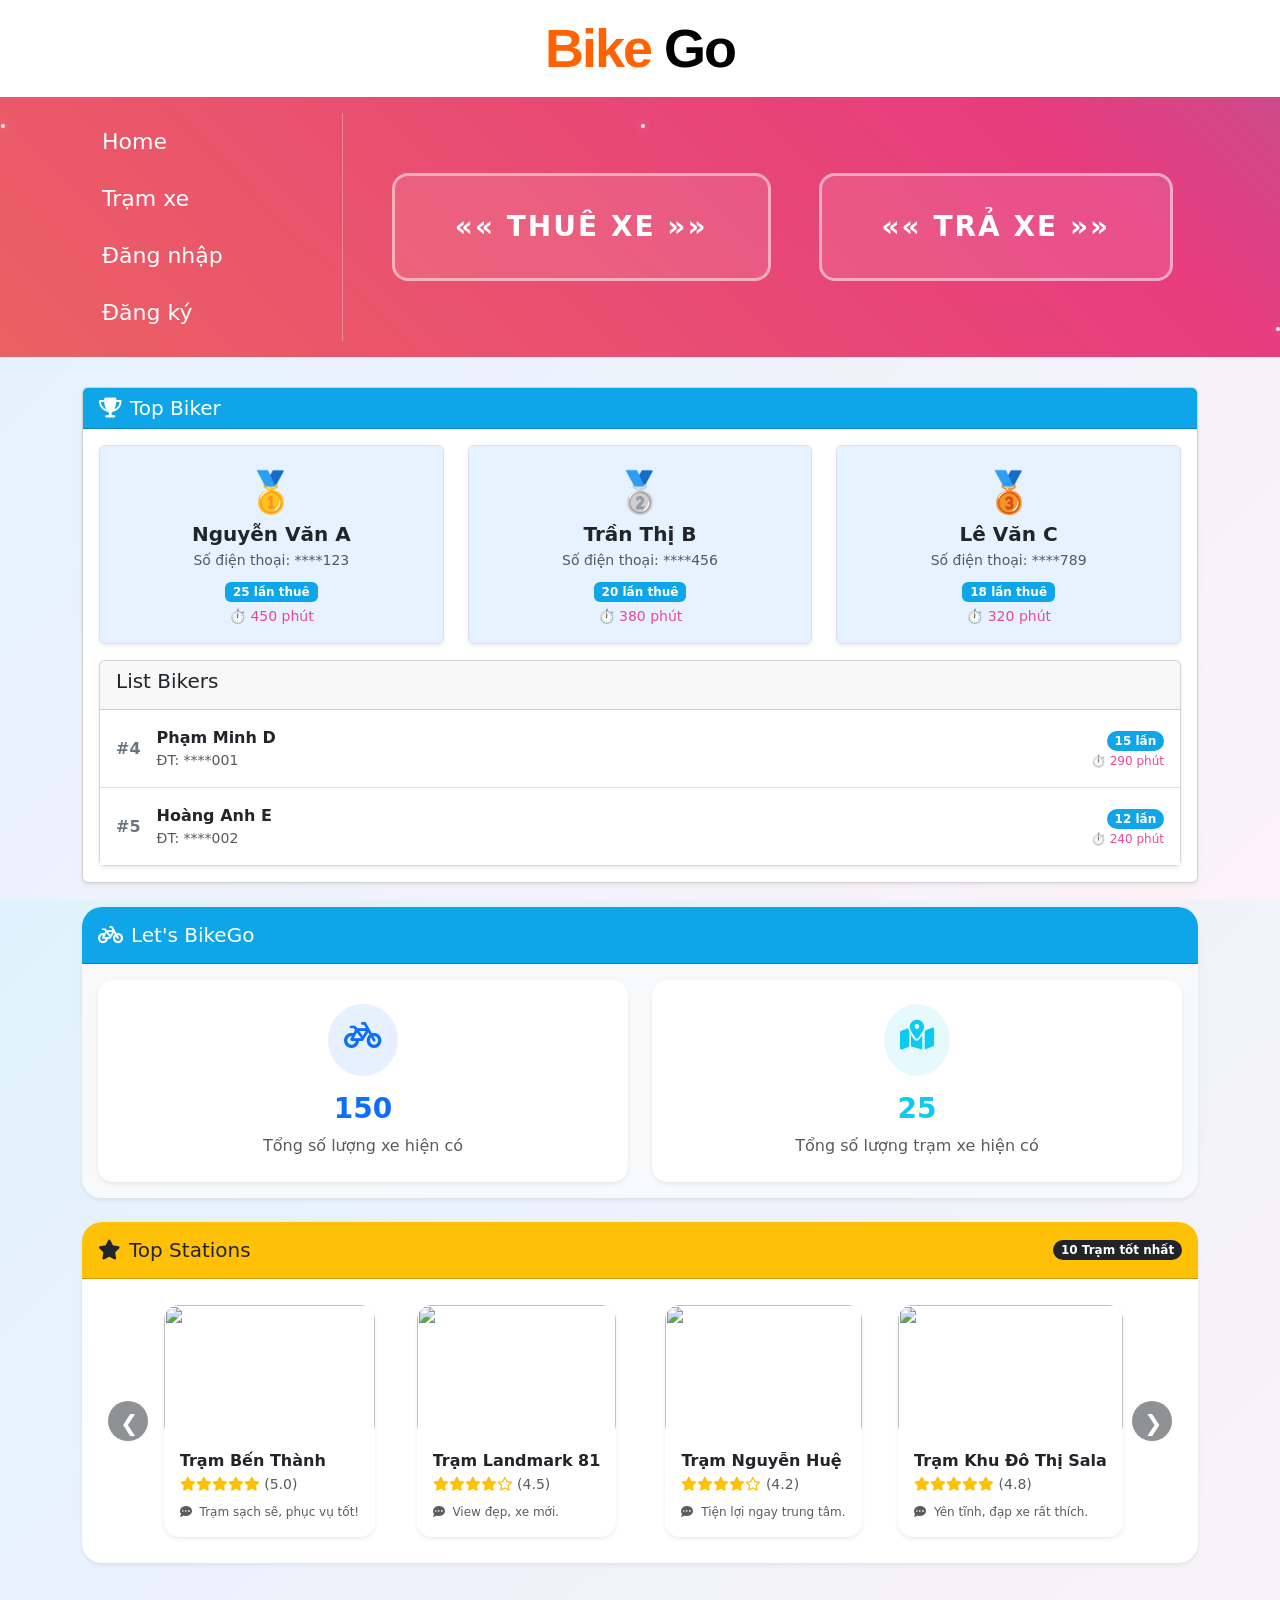
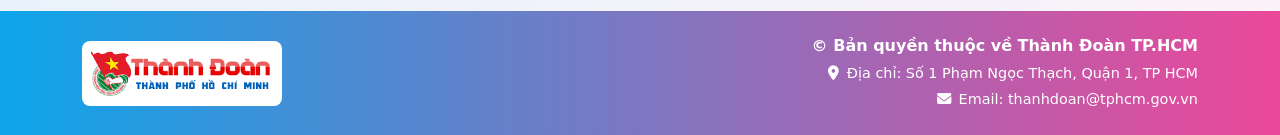
==== index.html @ ccfb526d "Lần đầu đẩy bài lên" ====
<!DOCTYPE html>
<html lang="vi">
<head>
    <meta charset="UTF-8">
    <meta name="viewport" content="width=device-width, initial-scale=1.0">
    <title>Vũ Hoàng Long PTW.B23 - BikeGo</title>

    <!-- Bootstrap -->
    <link href="css/bootstrap.min.css" rel="stylesheet">
    <!-- FontAwesome -->
    <link rel="stylesheet" href="https://cdnjs.cloudflare.com/ajax/libs/font-awesome/6.5.0/css/all.min.css">
    
    <link rel="stylesheet" href="css/style.css">
    <style>
        .top-biker-card {
            transition: transform 0.3s ease, box-shadow 0.3s ease;
            cursor: pointer;
        }
        .top-biker-card:hover {
            transform: translateY(-5px);
            box-shadow: 0 10px 20px rgba(0,0,0,0.15) !important;
            background-color: #f8f9fa;
        }
        .list-group-item-hover:hover {
            background-color: #e9ecef;
            transform: scale(1.02);
            transition: all 0.2s ease;
            cursor: pointer;
        }
    </style>
</head>
<body>
    <!-- ===== HEADER (Logo) ===== -->
    <div class="bg-white text-center py-2">
        <a href="index.html" class="logo-text">
            Bike<span> Go </span>
        </a>
    </div>

    <!-- ===== NAVIGATION & BANNER ===== -->
    <div class="banner-container">
        <!-- Spreading Rings Effect -->
        <div class="spreading-rings">
            <div class="ring-pos pos-tl"><div class="ring"></div><div class="ring"></div></div>
            <div class="ring-pos pos-tc"><div class="ring"></div><div class="ring"></div></div>
            <div class="ring-pos pos-br"><div class="ring"></div><div class="ring"></div></div>
        </div>
        
        <div class="container h-100 position-relative" style="z-index: 2;">
            <div class="row h-100 align-items-center">
                <!-- Left: Navigation Sidebar -->
                <div class="col-md-3 h-100 pt-3 pb-3">
                    <div class="sidebar-wrapper">
                        <ul class="nav flex-column sidebar-nav">
                            <li class="nav-item"><a href="index.html" class="nav-link active">Home</a></li>
                            <li class="nav-item"><a href="station.html" class="nav-link">Trạm xe</a></li>
                            <li class="nav-item"><a href="#" class="nav-link">Đăng nhập</a></li>
                            <li class="nav-item"><a href="#" class="nav-link">Đăng ký</a></li>
                        </ul>
                    </div>
                </div>
                
                <!-- Right: Banner Buttons -->
                <div class="col-md-9 text-center">
                    <div class="d-flex justify-content-center gap-3 gap-md-5 flex-wrap banner-btn-group">
                        <a href="rental.html" class="banner-btn">«« THUÊ XE »»</a>
                        <a href="payment.html" class="banner-btn">«« TRẢ XE »»</a>
                    </div>
                </div>
            </div>
        </div>
    </div>

    <div class="content-wrapper" style="min-height: 60vh;">
        <!-- =====TOP BIKER ===== -->
        <div class="container mt-4">
            <div class="card shadow-sm">
                <div class="card-header bg-theme-blue">
                    <h5 class="mb-0 flicker-text" style="color: white;"><i class="fa fa-trophy me-2"></i>Top Biker</h5>
                </div>

                <div class="card-body">
                    <!-- Top 1-3 -->
                    <div class="row mb-3">
                        <div class="col-md-4">
                            <div class="top-user text-center p-3 border rounded top-biker-card shadow-sm h-100">
                                <div class="fs-1">🥇</div>
                                <h5 class="fw-bold mb-1">Nguyễn Văn A</h5>
                                <p class="text-muted small mb-2">Số điện thoại: ****123</p>
                                <div class="badge bg-theme-blue mb-1">25 lần thuê</div>
                                <div class="text-theme-pink small">⏱ 450 phút</div>
                            </div>
                        </div>
                        <div class="col-md-4">
                            <div class="top-user text-center p-3 border rounded top-biker-card shadow-sm h-100">
                                <div class="fs-1">🥈</div>
                                <h5 class="fw-bold mb-1">Trần Thị B</h5>
                                <p class="text-muted small mb-2">Số điện thoại: ****456</p>
                                <div class="badge bg-theme-blue mb-1">20 lần thuê</div>
                                <div class="text-theme-pink small">⏱ 380 phút</div>
                            </div>
                        </div>
                        <div class="col-md-4">
                            <div class="top-user text-center p-3 border rounded top-biker-card shadow-sm h-100">
                                <div class="fs-1">🥉</div>
                                <h5 class="fw-bold mb-1">Lê Văn C</h5>
                                <p class="text-muted small mb-2">Số điện thoại: ****789</p>
                                <div class="badge bg-theme-blue mb-1">18 lần thuê</div>
                                <div class="text-theme-pink small">⏱ 320 phút</div>
                            </div>
                        </div>
                    </div>

                    <!-- Top 4-10 -->
                    <div class="row">
                        <div class="col-12">                    
                            <div class="card shadow-sm">
                                <div class="card-header">
                                    <h5>List Bikers</h5>
                                </div>
                                <div class="card-body p-0">
                                    <ul class="list-group list-group-flush">
                                        <li class="list-group-item list-group-item-hover d-flex justify-content-between align-items-center py-3">
                                            <div class="d-flex align-items-center">
                                                <span class="fw-bold me-3 text-secondary">#4</span>
                                                <div>
                                                    <div class="fw-bold">Phạm Minh D</div>
                                                    <div class="text-muted small">ĐT: ****001</div>
                                                </div>
                                            </div>
                                            <div class="text-end">
                                                <span class="badge bg-theme-blue rounded-pill">15 lần</span>
                                                <div class="text-theme-pink extra-small" style="font-size: 0.75em;">⏱ 290 phút</div>
                                            </div>
                                        </li>
                                        <li class="list-group-item list-group-item-hover d-flex justify-content-between align-items-center py-3">
                                            <div class="d-flex align-items-center">
                                                <span class="fw-bold me-3 text-secondary">#5</span>
                                                <div>
                                                    <div class="fw-bold">Hoàng Anh E</div>
                                                    <div class="text-muted small">ĐT: ****002</div>
                                                </div>
                                            </div>
                                            <div class="text-end">
                                                <span class="badge bg-theme-blue rounded-pill">12 lần</span>
                                                <div class="text-theme-pink extra-small" style="font-size: 0.75em;">⏱ 240 phút</div>
                                            </div>
                                        </li>
                                    </ul>
                                </div>
                            </div>
                        </div>
                    </div>
                </div>
            </div>
        </div>

        <!-- ===== LET'S BIKEGO ===== -->
        <div class="container mt-4">
            <div class="card shadow-sm border-0" style="border-radius: 20px; overflow: hidden;">
                <div class="card-header bg-theme-blue text-white py-3">
                    <h5 class="mb-0 flicker-text"><i class="fa fa-bicycle me-2"></i>Let's BikeGo</h5>
                </div>

                <div class="card-body bg-light">
                    <div class="row text-center g-4">
                        <div class="col-md-6">
                            <div class="stat-box h-100 p-4 border-0 shadow-sm" style="background: white; border-radius: 15px;">
                                <div class="bg-primary bg-opacity-10 d-inline-block p-3 rounded-circle mb-3">
                                    <i class="fa fa-bicycle text-primary" style="font-size: 30px;"></i>
                                </div>
                                <h3 class="fw-bold text-primary">150</h3>
                                <p class="text-muted mb-0">Tổng số lượng xe hiện có</p>
                            </div>
                        </div>

                        <div class="col-md-6">
                            <div class="stat-box h-100 p-4 border-0 shadow-sm" style="background: white; border-radius: 15px;">
                                <div class="bg-info bg-opacity-10 d-inline-block p-3 rounded-circle mb-3">
                                    <i class="fa fa-map-marked-alt text-info" style="font-size: 30px;"></i>
                                </div>
                                <h3 class="fw-bold text-info">25</h3>
                                <p class="text-muted mb-0">Tổng số lượng trạm xe hiện có</p>
                            </div>
                        </div>
                    </div>
                </div>
            </div>
        </div>

        <!-- =====TOP STATIONS ===== -->
        <div class="container mt-4 mb-5">
            <div class="card shadow-sm border-0" style="border-radius: 20px; overflow: hidden;">
                <div class="card-header bg-warning text-dark py-3 d-flex justify-content-between align-items-center">
                    <h5 class="mb-0 flicker-text"><i class="fa fa-star me-2"></i>Top Stations</h5>
                    <span class="badge bg-dark rounded-pill">10 Trạm tốt nhất</span>
                </div>

                <div class="card-body">
                    <div class="position-relative px-5">
                        <button class="nav-btn nav-left bg-dark bg-opacity-50 border-0 rounded-circle" style="width: 40px; height: 40px;" onclick="moveSlide(-1)">❮</button>
                        <button class="nav-btn nav-right bg-dark bg-opacity-50 border-0 rounded-circle" style="width: 40px; height: 40px;" onclick="moveSlide(1)">❯</button>

                        <div class="banner" style="height: auto; overflow: hidden;">
                            <div class="slider d-flex" id="slider" style="transition: transform 0.5s ease;">
                                <div class="slide flex-shrink-0" style="width: 25%; padding: 10px;">
                                    <div class="card h-100 border-0 shadow-sm station-card" style="border-radius: 15px; overflow: hidden;">
                                        <img src="aset/image/BenThanh.png" class="card-img-top" style="height: 150px; object-fit: cover;">
                                        <div class="card-body p-3">
                                            <h6 class="fw-bold text-truncate mb-1">Trạm Bến Thành</h6>
                                            <div class="text-warning small mb-2">
                                                <i class="fas fa-star"></i><i class="fas fa-star"></i><i class="fas fa-star"></i><i class="fas fa-star"></i><i class="fas fa-star"></i>
                                                <span class="text-muted">(5.0)</span>
                                            </div>
                                            <div class="comments-section small text-muted">
                                                <div class="text-truncate" style="font-size: 0.75rem;"><i class="fa fa-comment-dots me-1"></i> Trạm sạch sẽ, phục vụ tốt!</div>
                                            </div>
                                        </div>
                                    </div>
                                </div>
                                <div class="slide flex-shrink-0" style="width: 25%; padding: 10px;">
                                    <div class="card h-100 border-0 shadow-sm station-card" style="border-radius: 15px; overflow: hidden;">
                                        <img src="aset/image/landmark81.png" class="card-img-top" style="height: 150px; object-fit: cover;">
                                        <div class="card-body p-3">
                                            <h6 class="fw-bold text-truncate mb-1">Trạm Landmark 81</h6>
                                            <div class="text-warning small mb-2">
                                                <i class="fas fa-star"></i><i class="fas fa-star"></i><i class="fas fa-star"></i><i class="fas fa-star"></i><i class="far fa-star"></i>
                                                <span class="text-muted">(4.5)</span>
                                            </div>
                                            <div class="comments-section small text-muted">
                                                <div class="text-truncate" style="font-size: 0.75rem;"><i class="fa fa-comment-dots me-1"></i> View đẹp, xe mới.</div>
                                            </div>
                                        </div>
                                    </div>
                                </div>
                                <div class="slide flex-shrink-0" style="width: 25%; padding: 10px;">
                                    <div class="card h-100 border-0 shadow-sm station-card" style="border-radius: 15px; overflow: hidden;">
                                        <img src="aset/image/PhoDiBoNguyenHue.png" class="card-img-top" style="height: 150px; object-fit: cover;">
                                        <div class="card-body p-3">
                                            <h6 class="fw-bold text-truncate mb-1">Trạm Nguyễn Huệ</h6>
                                            <div class="text-warning small mb-2">
                                                <i class="fas fa-star"></i><i class="fas fa-star"></i><i class="fas fa-star"></i><i class="fas fa-star"></i><i class="far fa-star"></i>
                                                <span class="text-muted">(4.2)</span>
                                            </div>
                                            <div class="comments-section small text-muted">
                                                <div class="text-truncate" style="font-size: 0.75rem;"><i class="fa fa-comment-dots me-1"></i> Tiện lợi ngay trung tâm.</div>
                                            </div>
                                        </div>
                                    </div>
                                </div>
                                <div class="slide flex-shrink-0" style="width: 25%; padding: 10px;">
                                    <div class="card h-100 border-0 shadow-sm station-card" style="border-radius: 15px; overflow: hidden;">
                                        <img src="aset/image/SaLa.png" class="card-img-top" style="height: 150px; object-fit: cover;">
                                        <div class="card-body p-3">
                                            <h6 class="fw-bold text-truncate mb-1">Trạm Khu Đô Thị Sala</h6>
                                            <div class="text-warning small mb-2">
                                                <i class="fas fa-star"></i><i class="fas fa-star"></i><i class="fas fa-star"></i><i class="fas fa-star"></i><i class="fas fa-star"></i>
                                                <span class="text-muted">(4.8)</span>
                                            </div>
                                            <div class="comments-section small text-muted">
                                                <div class="text-truncate" style="font-size: 0.75rem;"><i class="fa fa-comment-dots me-1"></i> Yên tĩnh, đạp xe rất thích.</div>
                                            </div>
                                        </div>
                                    </div>
                                </div>
                            </div>
                        </div>
                    </div>
                </div>
            </div>
        </div>
    </div>

    <!-- ===== FOOTER ===== -->
    <footer class="mt-5 text-white" style="background: linear-gradient(to right, #0ea5e9, #ec4899); padding: 25px 0;">
        <div class="container">
            <div class="row align-items-center">
                <div class="col-md-4 text-center text-md-start mb-3 mb-md-0">
                    <img src="aset/image/logoTD.png" alt="Thành Đoàn TP.HCM" style="height: 65px; background: white; padding: 5px; border-radius: 8px;">
                </div>
                <div class="col-md-8 text-center text-md-end">
                    <h6 class="fw-bold mb-2">© Bản quyền thuộc về Thành Đoàn TP.HCM</h6>
                    <p class="mb-1" style="font-size: 0.9em;"><i class="fa fa-map-marker-alt me-2"></i>Địa chỉ: Số 1 Phạm Ngọc Thạch, Quận 1, TP HCM</p>
                    <p class="mb-0" style="font-size: 0.9em;"><i class="fa fa-envelope me-2"></i>Email: thanhdoan@tphcm.gov.vn</p>
                </div>
            </div>
        </div>
    </footer>

    <!-- Bootstrap JS -->
    <script src="js/bootstrap.bundle.js"></script>
    <script>
        let currentSlide = 0;
        const totalSlides = 4; // Adjust based on your slides
        function moveSlide(direction) {
            currentSlide += direction;
            if (currentSlide < 0) currentSlide = 0;
            if (currentSlide > totalSlides - 4) currentSlide = totalSlides - 4; // Display 4 at a time
            const slider = document.getElementById('slider');
            if (slider) {
                slider.style.transform = `translateX(-${currentSlide * 25}%)`;
            }
        }
    </script>
</body>
</html>
---- css/style.css ----
html, body {
    height: 100%;
}

body {
    background: linear-gradient(135deg, #e0f2fe 0%, #fdf2f8 100%);
    min-height: 100vh;
}

/* Dual-Tone Theme Classes */
.bg-theme-blue { background-color: #0ea5e9 !important; color: white !important; }
.bg-theme-pink { background-color: #ec4899 !important; color: white !important; }
.text-theme-blue { color: #0ea5e9 !important; }
.text-theme-pink { color: #ec4899 !important; }

.btn-theme {
    background: linear-gradient(to right, #0ea5e9, #ec4899);
    border: none;
    color: white;
}
.btn-theme:hover {
    background: linear-gradient(to right, #0284c7, #db2777);
    color: white;
}
.logo-text {
    font-family: 'Inter', 'Roboto', sans-serif;
    font-size: 54px;
    font-weight: 800;
    color: #ff6200;
    text-decoration: none;
    letter-spacing: -2px;
}
.logo-text span {
    color: #000;
}
@media (max-width: 576px) {
    .logo-text {
        font-size: 36px;
    }
}
.nav-link {
    font-weight: 500;
}
.top-user {
    background: #e6f2ff;
    border-radius: 10px;
    padding: 15px;
}
.list-user {
    background: #e6f2ff;
    border-radius: 10px;
    padding: 15px;
}
.stat-box {
    background: #cce5ff;
    border-radius: 12px;
    padding: 25px;
    text-align: center;
}
.stat-box i {
    font-size: 40px;
    margin-bottom: 10px;
    color: #0d6efd;
}
footer {
    background: linear-gradient(to right, #0ea5e9, #ec4899);
    color: white;
    padding: 15px;
    text-align: center;
}

.banner {
    height: 160px;
    overflow: hidden;
    position: relative;
    background: #fff;
    width: 100%;
}

.slider {
    display: flex;
    align-items: center;
    height: 100%;
    transition: transform 0.5s ease;
}

.slide {
    flex: 0 0 25%;
    max-width: 25%;
    padding: 0 10px;
    box-sizing: border-box;
    display: flex;
    justify-content: center;
    align-items: center;
    height: 100%;
    transition: all 0.4s ease;
}

.slide img {
    height: auto;
    width: 100%;
    max-height: 130px;
    object-fit: cover;
    border-radius: 10px;
    transition: all 0.4s ease;
}

/* Nút */
.nav-btn {
    position: absolute;
    top: 50%;
    transform: translateY(-50%);
    background: rgba(255,255,255,0.2);
    border: none;
    color: white;
    font-size: 22px;
    padding: 6px 12px;
    z-index: 10;
    border-radius: 6px;
}

.nav-left { left: 10px; }
.nav-right { right: 10px; }

/*Stations-------------------------------*/
.station-item {
    cursor: pointer;
    padding: 12px;
    border-bottom: 1px solid #ddd;
}
.station-item:hover {
    background: #e6f2ff;
}
.station-img {
    width: 100%;
    border-radius: 10px;
}

/*Rental---------------------------------*/
.guide-img {
    width: 100%;
    border-radius: 12px;
}

/*Payment--------------------------------*/
.info-box {
    background: #e6f2ff;
    border-radius: 12px;
    padding: 20px;
}
.guide-img {
    width: 100%;
    border-radius: 12px;
}

/* =========================================
   PURE CSS BANNER & NAV (EXAM REQUIREMENT)
   ========================================= */
.banner-container {
    position: relative;
    width: 100%;
    min-height: 250px;
    background: linear-gradient(45deg, #ee7752, #e73c7e, #23a6d5, #23d5ab);
    background-size: 400% 400%;
    animation: gradientShift 15s ease infinite;
    overflow: hidden;
    margin-bottom: 30px;
}

@keyframes gradientShift {
    0% { background-position: 0% 50%; }
    50% { background-position: 100% 50%; }
    100% { background-position: 0% 50%; }
}

/* Sidebar Navigation */
.sidebar-wrapper {
    position: relative;
    z-index: 3;
    border-right: 1px solid rgba(255,255,255,0.3);
    height: 100%;
    display: flex;
    flex-direction: column;
    justify-content: center;
}
.sidebar-nav {
    list-style: none;
    padding-left: 0;
}
.sidebar-nav .nav-link {
    color: white !important;
    font-size: 22px; 
    font-weight: 500;
    padding: 12px 20px;
    transition: 0.3s;
}
.sidebar-nav .nav-link:hover {
    color: #fffd82 !important;
    background: rgba(255,255,255,0.1);
    transform: translateX(5px);
}

/* Banner Buttons */
.banner-btn-group {
    position: relative;
    z-index: 3;
}
.banner-btn {
    display: inline-block;
    padding: 30px 60px;
    border: 3px solid rgba(255, 255, 255, 0.5);
    background: rgba(255, 255, 255, 0.1);
    color: white !important;
    font-size: 28px;
    font-weight: 700;
    text-decoration: none;
    transition: all 0.4s cubic-bezier(0.175, 0.885, 0.32, 1.275);
    border-radius: 16px;
    backdrop-filter: blur(2px);
    text-transform: uppercase;
    letter-spacing: 2px;
}
.banner-btn:hover {
    background: rgba(255, 255, 255, 0.25);
    border-color: white;
    transform: translateY(-5px) scale(1.05);
    box-shadow: 0 15px 35px rgba(0, 0, 0, 0.3), 0 0 30px rgba(255, 255, 255, 0.6);
    backdrop-filter: blur(12px);
    color: #fff !important;
}

/* Spreading Rings (Vòng lan tỏa) */
.spreading-rings {
    position: absolute;
    top: 0; left: 0; width: 100%; height: 100%;
    z-index: 1;
    overflow: hidden;
    pointer-events: none;
}

.ring-pos {
    position: absolute;
    width: 5px;
    height: 5px;
}

.pos-tl { top: 10%; left: 0%; }
.pos-tc { top: 10%; left: 50%; }
.pos-br { bottom: 10%; right: 0%; }

.ring {
    position: absolute;
    top: 50%;
    left: 50%;
    transform: translate(-50%, -50%);
    border: 2px solid rgba(255, 255, 255, 0.6);
    border-radius: 100%;
    animation: spreadRing 6s infinite linear;
    box-shadow: 0 0 10px rgba(255, 255, 255, 0.3);
}

.ring:nth-child(2) {
    animation-delay: 2.5s;
}

@keyframes spreadRing {
    0% {
        width: 0px;
        height: 0px;
        opacity: 0.8;
    }
    85% {
        opacity: 0.8;
    }
    100% {
        width: 1500px;
        height: 1500px;
        opacity: 0;
    }
}

/* Blur effect when overlapping buttons */
/* We simulate this by having a blur layer that follows the rings or by applying blur to components above */
.banner-btn {
    transition: backdrop-filter 0.5s ease;
}

/* Add a slight blur to the button area inherently to catch the "spread" feel */
.banner-btn-group::after {
    content: '';
    position: absolute;
    top: 0; left: 0; right: 0; bottom: 0;
    z-index: -1;
    /* This area will potentially overlap with rings */
}
/* Flickering Animation */
.flicker-text .char {
    opacity: 1;
    transition: opacity 0.1s;
    display: inline-block;
}
.flicker-text.active .char {
    animation: flickerAnimation 2s forwards;
    animation-delay: var(--delay);
}
@keyframes flickerAnimation {
    0% { opacity: 0; text-shadow: 0 0 0px #fff; }
    5% { opacity: 1; text-shadow: 0 0 10px #fff; }
    10% { opacity: 0; }
    15% { opacity: 1; }
    20% { opacity: 0; }
    25% { opacity: 1; text-shadow: 0 0 20px #ec4899; }
    100% { opacity: 1; text-shadow: none; }
}
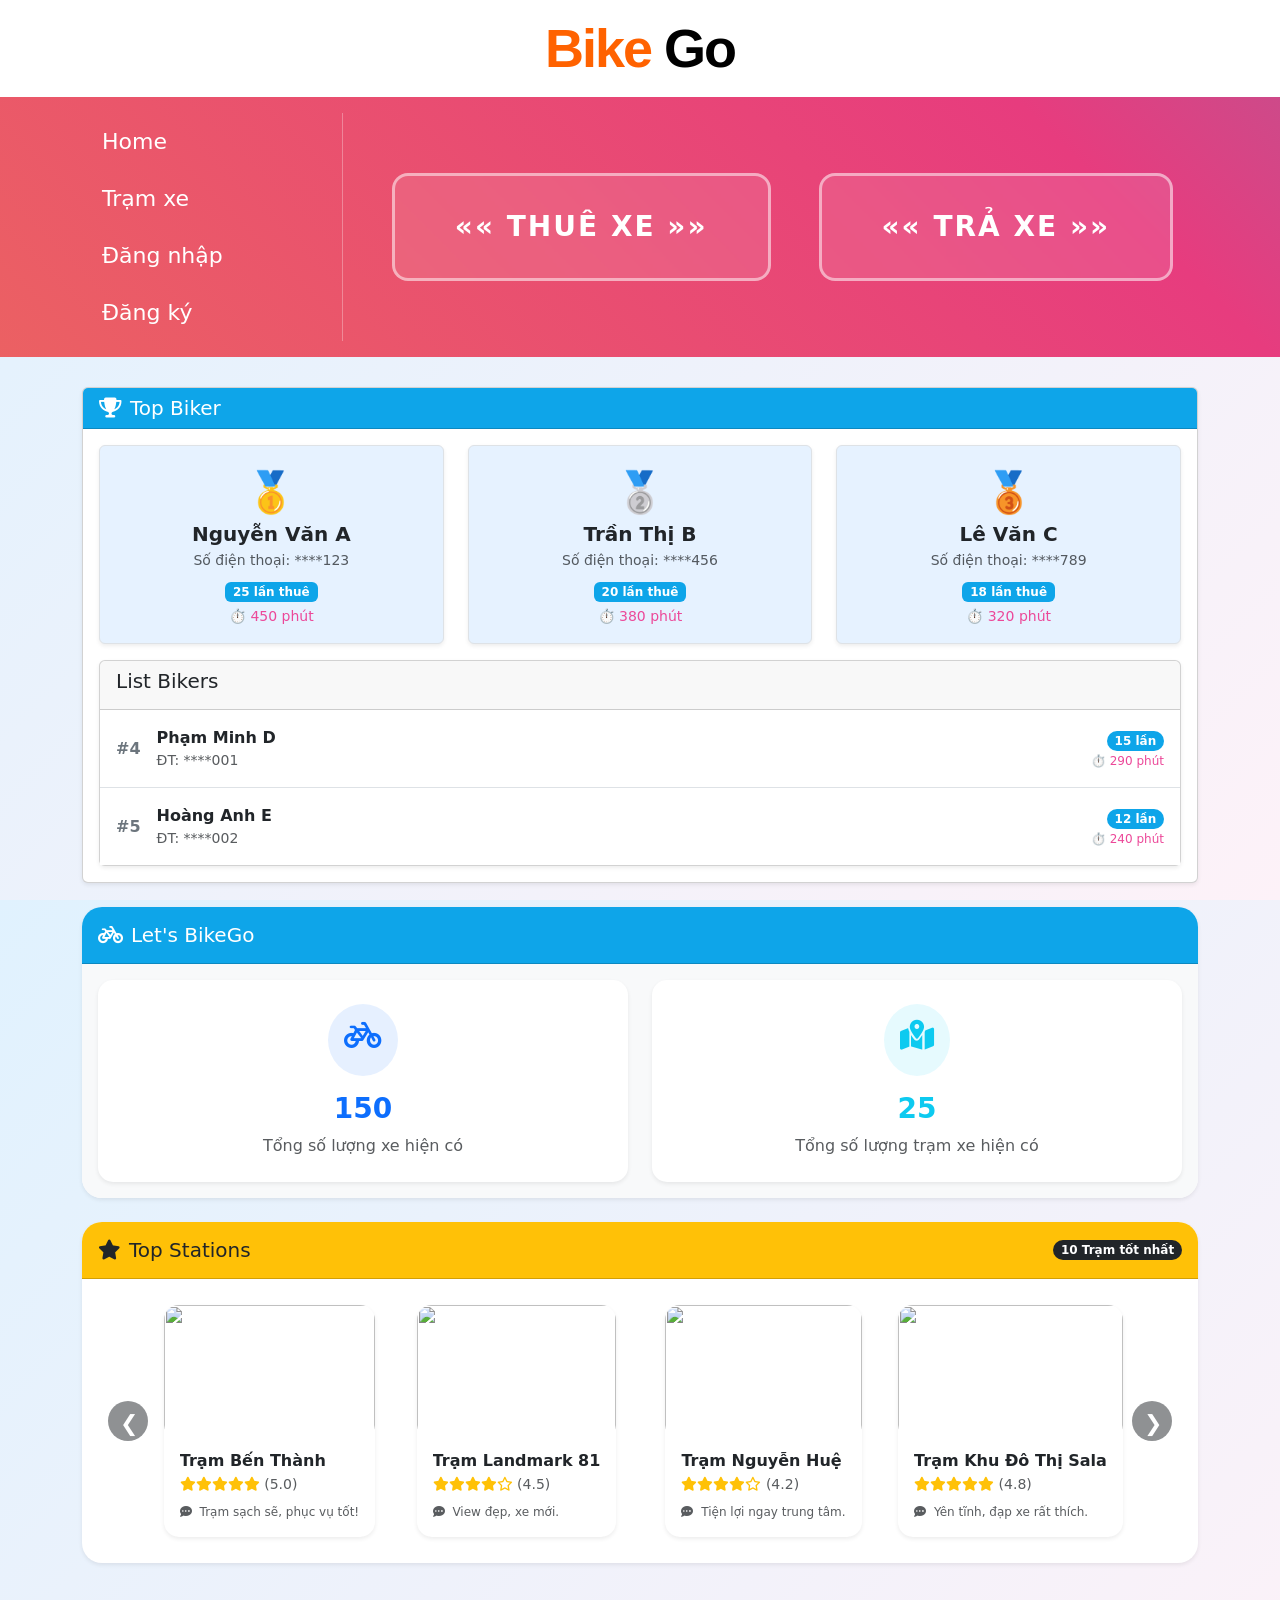
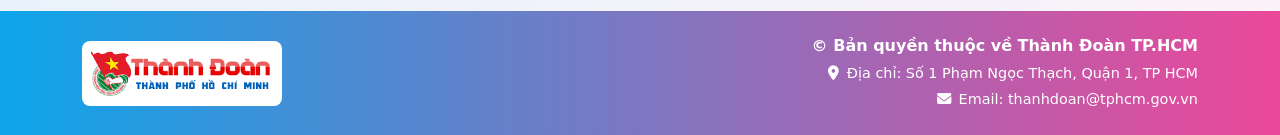
==== commit 443ae90f: "Cập nhật giao diện trang chủ" ====
--- a/index.html
+++ b/index.html
@@ -5,9 +5,9 @@
     <meta name="viewport" content="width=device-width, initial-scale=1.0">
     <title>Vũ Hoàng Long PTW.B23 - BikeGo</title>
 
-    <!-- Bootstrap -->
+    <!-- bootstrap -->
     <link href="css/bootstrap.min.css" rel="stylesheet">
-    <!-- FontAwesome -->
+    <!-- fontawesome -->
     <link rel="stylesheet" href="https://cdnjs.cloudflare.com/ajax/libs/font-awesome/6.5.0/css/all.min.css">
     
     <link rel="stylesheet" href="css/style.css">
@@ -30,25 +30,19 @@
     </style>
 </head>
 <body>
-    <!-- ===== HEADER (Logo) ===== -->
+    <!-- header (logo) -->
     <div class="bg-white text-center py-2">
         <a href="index.html" class="logo-text">
             Bike<span> Go </span>
         </a>
     </div>
 
-    <!-- ===== NAVIGATION & BANNER ===== -->
+    <!-- navigation & banner -->
     <div class="banner-container">
-        <!-- Spreading Rings Effect -->
-        <div class="spreading-rings">
-            <div class="ring-pos pos-tl"><div class="ring"></div><div class="ring"></div></div>
-            <div class="ring-pos pos-tc"><div class="ring"></div><div class="ring"></div></div>
-            <div class="ring-pos pos-br"><div class="ring"></div><div class="ring"></div></div>
-        </div>
         
         <div class="container h-100 position-relative" style="z-index: 2;">
             <div class="row h-100 align-items-center">
-                <!-- Left: Navigation Sidebar -->
+                <!-- left: navigation sidebar -->
                 <div class="col-md-3 h-100 pt-3 pb-3">
                     <div class="sidebar-wrapper">
                         <ul class="nav flex-column sidebar-nav">
@@ -60,7 +54,7 @@
                     </div>
                 </div>
                 
-                <!-- Right: Banner Buttons -->
+                <!-- right: banner buttons -->
                 <div class="col-md-9 text-center">
                     <div class="d-flex justify-content-center gap-3 gap-md-5 flex-wrap banner-btn-group">
                         <a href="rental.html" class="banner-btn">«« THUÊ XE »»</a>
@@ -72,7 +66,7 @@
     </div>
 
     <div class="content-wrapper" style="min-height: 60vh;">
-        <!-- =====TOP BIKER ===== -->
+        <!-- top biker -->
         <div class="container mt-4">
             <div class="card shadow-sm">
                 <div class="card-header bg-theme-blue">
@@ -80,7 +74,7 @@
                 </div>
 
                 <div class="card-body">
-                    <!-- Top 1-3 -->
+                    <!-- top 1-3 -->
                     <div class="row mb-3">
                         <div class="col-md-4">
                             <div class="top-user text-center p-3 border rounded top-biker-card shadow-sm h-100">
@@ -111,7 +105,7 @@
                         </div>
                     </div>
 
-                    <!-- Top 4-10 -->
+                    <!-- top 4-10 -->
                     <div class="row">
                         <div class="col-12">                    
                             <div class="card shadow-sm">
@@ -155,7 +149,7 @@
             </div>
         </div>
 
-        <!-- ===== LET'S BIKEGO ===== -->
+        <!-- let's bikego -->
         <div class="container mt-4">
             <div class="card shadow-sm border-0" style="border-radius: 20px; overflow: hidden;">
                 <div class="card-header bg-theme-blue text-white py-3">
@@ -188,7 +182,7 @@
             </div>
         </div>
 
-        <!-- =====TOP STATIONS ===== -->
+        <!-- top stations -->
         <div class="container mt-4 mb-5">
             <div class="card shadow-sm border-0" style="border-radius: 20px; overflow: hidden;">
                 <div class="card-header bg-warning text-dark py-3 d-flex justify-content-between align-items-center">
@@ -271,7 +265,7 @@
         </div>
     </div>
 
-    <!-- ===== FOOTER ===== -->
+    <!-- footer -->
     <footer class="mt-5 text-white" style="background: linear-gradient(to right, #0ea5e9, #ec4899); padding: 25px 0;">
         <div class="container">
             <div class="row align-items-center">
@@ -287,15 +281,15 @@
         </div>
     </footer>
 
-    <!-- Bootstrap JS -->
+    <!-- bootstrap js -->
     <script src="js/bootstrap.bundle.js"></script>
     <script>
         let currentSlide = 0;
-        const totalSlides = 4; // Adjust based on your slides
+        const totalSlides = 4; // adjust based on your slides
         function moveSlide(direction) {
             currentSlide += direction;
             if (currentSlide < 0) currentSlide = 0;
-            if (currentSlide > totalSlides - 4) currentSlide = totalSlides - 4; // Display 4 at a time
+            if (currentSlide > totalSlides - 4) currentSlide = totalSlides - 4; // display 4 at a time
             const slider = document.getElementById('slider');
             if (slider) {
                 slider.style.transform = `translateX(-${currentSlide * 25}%)`;
--- a/css/style.css
+++ b/css/style.css
@@ -1,3 +1,6 @@
+html, body {
+    height: 100%;
+}
 html, body {
     height: 100%;
 }
@@ -7,7 +10,7 @@
     min-height: 100vh;
 }
 
-/* Dual-Tone Theme Classes */
+/* dual-tone theme classes */
 .bg-theme-blue { background-color: #0ea5e9 !important; color: white !important; }
 .bg-theme-pink { background-color: #ec4899 !important; color: white !important; }
 .text-theme-blue { color: #0ea5e9 !important; }
@@ -105,7 +108,7 @@
     transition: all 0.4s ease;
 }
 
-/* Nút */
+/* button */
 .nav-btn {
     position: absolute;
     top: 50%;
@@ -122,7 +125,7 @@
 .nav-left { left: 10px; }
 .nav-right { right: 10px; }
 
-/*Stations-------------------------------*/
+/* stations */
 .station-item {
     cursor: pointer;
     padding: 12px;
@@ -136,13 +139,13 @@
     border-radius: 10px;
 }
 
-/*Rental---------------------------------*/
+/* rental */
 .guide-img {
     width: 100%;
     border-radius: 12px;
 }
 
-/*Payment--------------------------------*/
+/* payment */
 .info-box {
     background: #e6f2ff;
     border-radius: 12px;
@@ -153,9 +156,7 @@
     border-radius: 12px;
 }
 
-/* =========================================
-   PURE CSS BANNER & NAV (EXAM REQUIREMENT)
-   ========================================= */
+/* pure css banner & nav (exam requirement) */
 .banner-container {
     position: relative;
     width: 100%;
@@ -173,7 +174,7 @@
     100% { background-position: 0% 50%; }
 }
 
-/* Sidebar Navigation */
+/* sidebar navigation */
 .sidebar-wrapper {
     position: relative;
     z-index: 3;
@@ -200,7 +201,7 @@
     transform: translateX(5px);
 }
 
-/* Banner Buttons */
+/* banner buttons */
 .banner-btn-group {
     position: relative;
     z-index: 3;
@@ -229,71 +230,20 @@
     color: #fff !important;
 }
 
-/* Spreading Rings (Vòng lan tỏa) */
-.spreading-rings {
-    position: absolute;
-    top: 0; left: 0; width: 100%; height: 100%;
-    z-index: 1;
-    overflow: hidden;
-    pointer-events: none;
-}
-
-.ring-pos {
-    position: absolute;
-    width: 5px;
-    height: 5px;
-}
-
-.pos-tl { top: 10%; left: 0%; }
-.pos-tc { top: 10%; left: 50%; }
-.pos-br { bottom: 10%; right: 0%; }
-
-.ring {
-    position: absolute;
-    top: 50%;
-    left: 50%;
-    transform: translate(-50%, -50%);
-    border: 2px solid rgba(255, 255, 255, 0.6);
-    border-radius: 100%;
-    animation: spreadRing 6s infinite linear;
-    box-shadow: 0 0 10px rgba(255, 255, 255, 0.3);
-}
-
-.ring:nth-child(2) {
-    animation-delay: 2.5s;
-}
-
-@keyframes spreadRing {
-    0% {
-        width: 0px;
-        height: 0px;
-        opacity: 0.8;
-    }
-    85% {
-        opacity: 0.8;
-    }
-    100% {
-        width: 1500px;
-        height: 1500px;
-        opacity: 0;
-    }
-}
-
-/* Blur effect when overlapping buttons */
-/* We simulate this by having a blur layer that follows the rings or by applying blur to components above */
+/* blur effect when overlapping buttons */
+/* we simulate this by having a blur layer that follows the rings or by applying blur to components above */
 .banner-btn {
     transition: backdrop-filter 0.5s ease;
 }
 
-/* Add a slight blur to the button area inherently to catch the "spread" feel */
+/* add a slight blur to the button area inherently to catch the "spread" feel */
 .banner-btn-group::after {
     content: '';
     position: absolute;
     top: 0; left: 0; right: 0; bottom: 0;
     z-index: -1;
-    /* This area will potentially overlap with rings */
-}
-/* Flickering Animation */
+}
+/* flickering animation */
 .flicker-text .char {
     opacity: 1;
     transition: opacity 0.1s;
